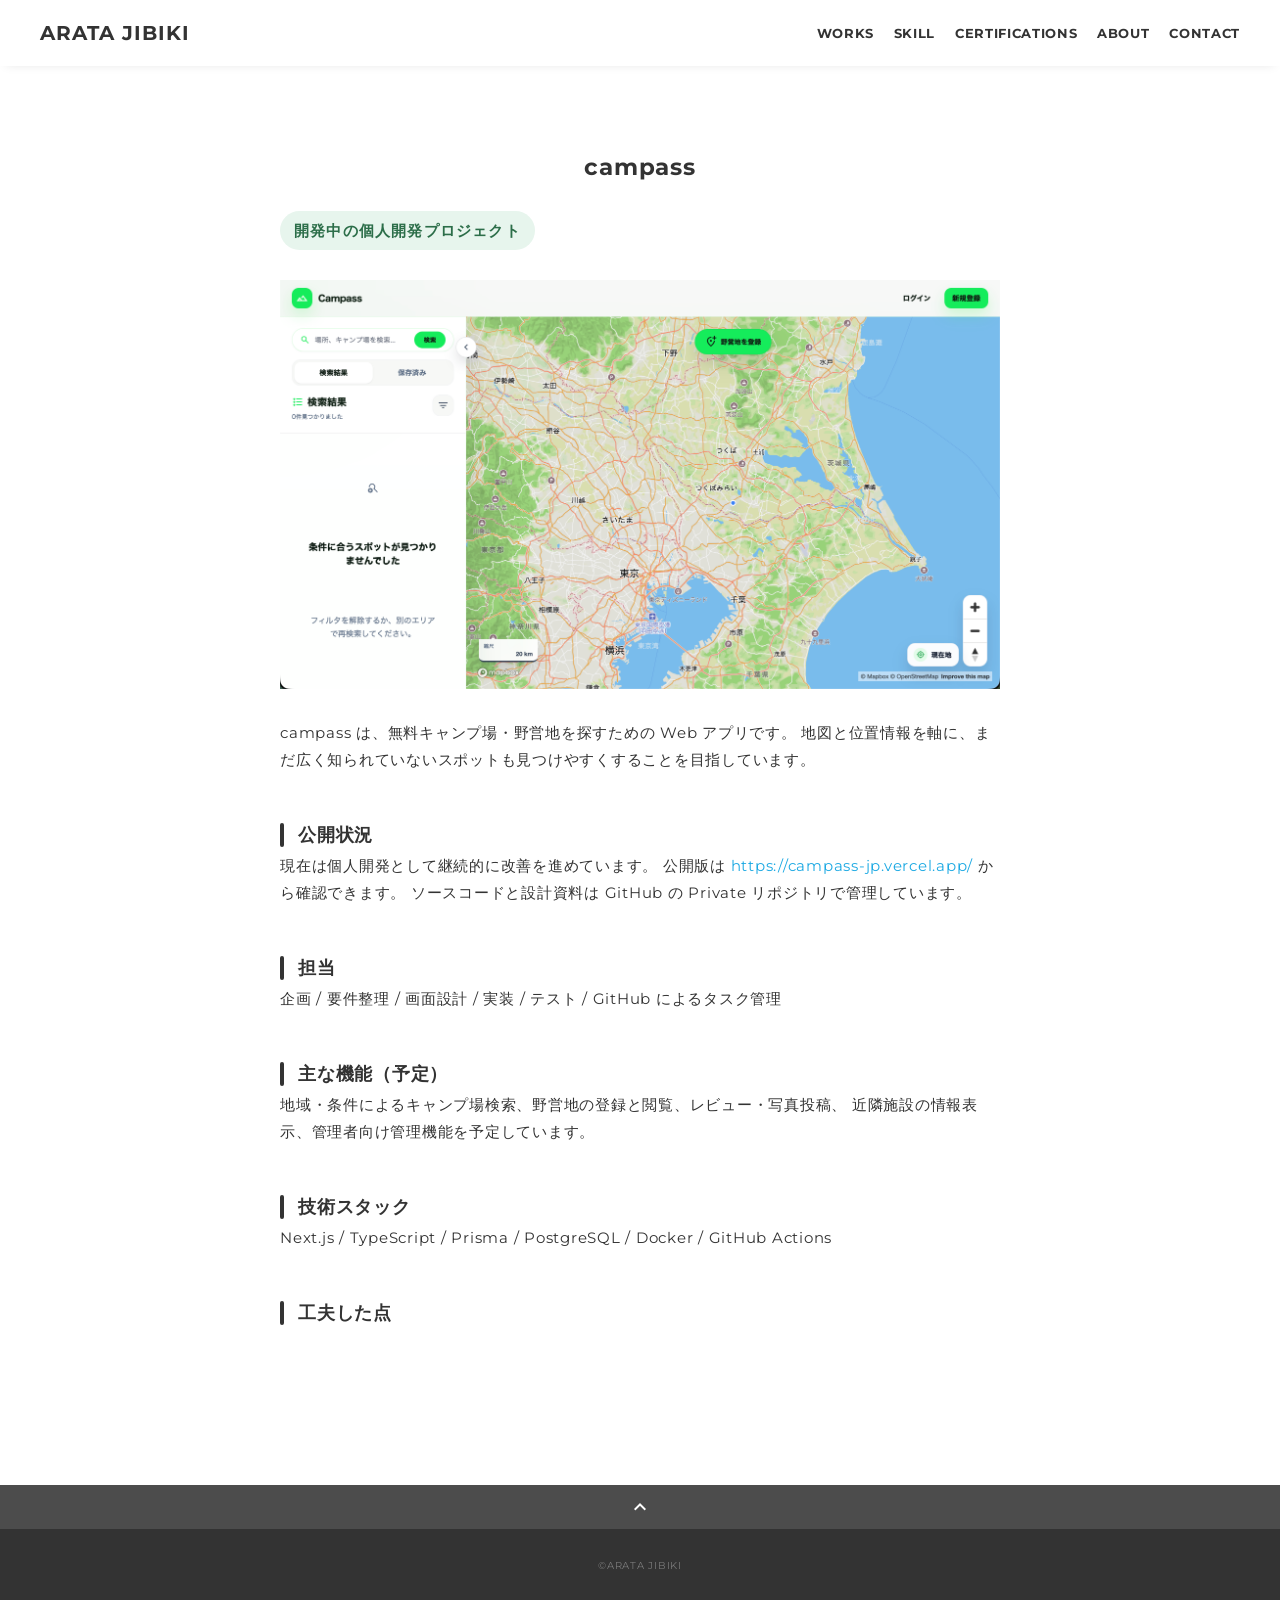
==== campass.html @ 42841735 "Campassの紹介ページを追加" ====
<!DOCTYPE html>
<html>
<head>
  <meta charset="utf-8">
  <meta name="viewport" content="width=device-width,initial-scale=1">
  <meta property="og:type" content="website">
  <meta property="og:title" content="campass | ARATA JIBIKI ポートフォリオ">
  <meta property="og:description" content="campass の紹介ページです。無料キャンプ場・野営地を探す Web アプリとして個人開発しています。">
  <meta property="og:image" content="img/ogp.png">
  <meta name="description" content="campass の紹介ページです。無料キャンプ場・野営地を探す Web アプリとして個人開発しています。">
  <title>campass | ARATA JIBIKI ポートフォリオ</title>

  <link rel="preconnect" href="https://fonts.gstatic.com">
  <link href="https://fonts.googleapis.com/css2?family=Montserrat:wght@400;700&display=swap" rel="stylesheet">
  <link href="https://fonts.googleapis.com/css?family=Material+Icons+Outlined" rel="stylesheet">
  <link href="css/ress.css" media="all" rel="stylesheet" type="text/css">
  <link href="css/style.css" media="all" rel="stylesheet" type="text/css">
  <link rel="shortcut icon" href="img/favicon.ico">
</head>

<body>
  <div class="wrapper">

    <!-- header -->
    <header class="header">
      <div class="container">
        <h1 class="header-logo">
          <a href=".">ARATA JIBIKI</a>
        </h1>
        <nav class="gnav">
          <ul class="gnav-list">
            <li class="gnav-item"><a href="./index.html#works">WORKS</a></li>
            <li class="gnav-item"><a href="./index.html#skill">SKILL</a></li>
            <li class="gnav-item"><a href="./index.html#certifications">CERTIFICATIONS</a></li>
            <li class="gnav-item"><a href="./index.html#about">ABOUT</a></li>
            <li class="gnav-item"><a href="./index.html#contact">CONTACT</a></li>
          </ul>
        </nav>
      </div>
    </header>
    <!-- /header -->

    <main class="content">

      <article class="article">
        <div class="article-container">
          <h2 class="article-title">campass</h2>
          <div class="article-body">
            <p class="article-status">開発中の個人開発プロジェクト</p>
            <p>
              <img src="img/works-campass.png" alt="campass の概要イメージ">
            </p>
            <p>
              campass は、無料キャンプ場・野営地を探すための Web アプリです。
              地図と位置情報を軸に、まだ広く知られていないスポットも見つけやすくすることを目指しています。
            </p>
            <h3>公開状況</h3>
            <p>
              現在は個人開発として継続的に改善を進めています。
              公開版は
              <a href="https://campass-jp.vercel.app/" target="_blank" rel="noopener">https://campass-jp.vercel.app/</a>
              から確認できます。
              ソースコードと設計資料は GitHub の Private リポジトリで管理しています。
            </p>
            <h3>担当</h3>
            <p>企画 / 要件整理 / 画面設計 / 実装 / テスト / GitHub によるタスク管理</p>
            <h3>主な機能（予定）</h3>
            <p>
              地域・条件によるキャンプ場検索、野営地の登録と閲覧、レビュー・写真投稿、
              近隣施設の情報表示、管理者向け管理機能を予定しています。
            </p>
            <h3>技術スタック</h3>
            <p>Next.js / TypeScript / Prisma / PostgreSQL / Docker / GitHub Actions</p>
            <h3>工夫した点</h3>
            <p>
              
            </p>
          </div>
        </div>
      </article>

      <div class="page-top" id="js-page-top">
        <span class="material-icons-outlined">expand_less</span>
      </div>
    </main>

    <!-- footer -->
    <footer class="footer">
      <div class="copyright">&copy;ARATA JIBIKI</div>
    </footer>
    <!-- /footer -->

  </div>

  <script src="https://ajax.googleapis.com/ajax/libs/jquery/3.6.0/jquery.min.js"></script>
  <script type="text/javascript" src="js/script.js"></script>
</body>
</html>
---- css/ress.css ----
/*!
 * ress.css • v3.0.1
 * MIT License
 * github.com/filipelinhares/ress
 */

/* # =================================================================
   # Global selectors
   # ================================================================= */

html {
  box-sizing: border-box;
  word-break: normal;
  -moz-tab-size: 4;
  tab-size: 4;

  -webkit-text-size-adjust: 100%; /* Prevent adjustments of font size after orientation changes in iOS */
}

*,
::before,
::after {
  box-sizing: inherit;
  background-repeat: no-repeat; /* Set `background-repeat: no-repeat` to all elements and pseudo elements */
}

::before,
::after {
  vertical-align: inherit;
  text-decoration: inherit; /* Inherit text-decoration and vertical align to ::before and ::after pseudo elements */
}

* {
  margin: 0;
  padding: 0; /* Reset `padding` and `margin` of all elements */
}

/* # =================================================================
   # General elements
   # ================================================================= */

hr {
  overflow: visible; /* Show the overflow in Edge and IE */
  height: 0; /* Add the correct box sizing in Firefox */
}

details,
main {
  display: block; /* Render the `main` element consistently in IE. */
}

summary {
  display: list-item; /* Add the correct display in all browsers */
}

small {
  font-size: 80%; /* Set font-size to 80% in `small` elements */
}

[hidden] {
  display: none; /* Add the correct display in IE */
}

abbr[title] {
  /* Add the correct text decoration in Chrome, Edge, IE, Opera, and Safari */
  text-decoration: underline;
  text-decoration: underline dotted;
  border-bottom: none; /* Remove the bottom border in Chrome 57 */
}

a {
  background-color: transparent; /* Remove the gray background on active links in IE 10 */
}

a:active,
a:hover {
  outline-width: 0; /* Remove the outline when hovering in all browsers */
}

code,
kbd,
pre,
samp {
  font-family: monospace, monospace; /* Specify the font family of code elements */
}

pre {
  font-size: 1em; /* Correct the odd `em` font sizing in all browsers */
}

b,
strong {
  font-weight: bolder; /* Add the correct font weight in Chrome, Edge, and Safari */
}

/* https://gist.github.com/unruthless/413930 */
sub,
sup {
  position: relative;
  font-size: 75%;
  line-height: 0;
  vertical-align: baseline;
}

sub {
  bottom: -.25em;
}

sup {
  top: -.5em;
}

/* # =================================================================
   # Forms
   # ================================================================= */

input {
  border-radius: 0;
}

/* Replace pointer cursor in disabled elements */
[disabled] {
  cursor: default;
}

[type="number"]::-webkit-container-spin-button,
[type="number"]::-webkit-outer-spin-button {
  height: auto; /* Correct the cursor style of increment and decrement buttons in Chrome */
}

[type="search"] {
  outline-offset: -2px; /* Correct the outline style in Safari */

  -webkit-appearance: textfield; /* Correct the odd appearance in Chrome and Safari */
}

[type="search"]::-webkit-search-decoration {
  -webkit-appearance: none; /* Remove the container padding in Chrome and Safari on macOS */
}

textarea {
  overflow: auto; /* Internet Explorer 11+ */
  resize: vertical; /* Specify textarea resizability */
}

button,
input,
optgroup,
select,
textarea {
  font: inherit; /* Specify font inheritance of form elements */
}

optgroup {
  font-weight: bold; /* Restore the font weight unset by the previous rule */
}

button {
  overflow: visible; /* Address `overflow` set to `hidden` in IE 8/9/10/11 */
}

button,
select {
  text-transform: none; /* Firefox 40+, Internet Explorer 11- */
}

/* Apply cursor pointer to button elements */
button,
[type="button"],
[type="reset"],
[type="submit"],
[role="button"] {
  cursor: pointer;
  color: inherit;
}

/* Remove container padding and border in Firefox 4+ */
button::-moz-focus-container,
[type="button"]::-moz-focus-container,
[type="reset"]::-moz-focus-container,
[type="submit"]::-moz-focus-container {
  padding: 0;
  border-style: none;
}

/* Replace focus style removed in the border reset above */
button:-moz-focusring,
[type="button"]::-moz-focus-container,
[type="reset"]::-moz-focus-container,
[type="submit"]::-moz-focus-container {
  outline: 1px dotted ButtonText;
}

button,
html [type="button"],
/* Prevent a WebKit bug where (2) destroys native `audio` and `video`controls in Android 4 */
[type="reset"],
[type="submit"] {
  -webkit-appearance: button; /* Correct the inability to style clickable types in iOS */
}

/* Remove the default button styling in all browsers */
button,
input,
select,
textarea {
  border-style: none;
  background-color: transparent;
}

/* Style select like a standard input */
select {
  -webkit-appearance: none; /* Chrome 41+ */
  -moz-appearance: none; /* Firefox 36+ */
}

select::-ms-expand {
  display: none; /* Internet Explorer 11+ */
}

select::-ms-value {
  color: currentColor; /* Internet Explorer 11+ */
}

legend {
  display: table; /* Correct the text wrapping in Edge and IE */
  max-width: 100%; /* Correct the text wrapping in Edge and IE */
  max-width: 100%; /* Correct the text wrapping in Edge 18- and IE */
  white-space: normal; /* Correct the text wrapping in Edge and IE */
  color: inherit; /* Correct the color inheritance from `fieldset` elements in IE */
  border: 0; /* Correct `color` not being inherited in IE 8/9/10/11 */
}

::-webkit-file-upload-button {
  font: inherit; /* Change font properties to `inherit` in Chrome and Safari */
  color: inherit;
  /* Correct the inability to style clickable types in iOS and Safari */

  -webkit-appearance: button;
}

/* # =================================================================
   # Specify media element style
   # ================================================================= */

img {
  border-style: none; /* Remove border when inside `a` element in IE 8/9/10 */
}

/* Add the correct vertical alignment in Chrome, Firefox, and Opera */
progress {
  vertical-align: baseline;
}

/* # =================================================================
   # Accessibility
   # ================================================================= */

/* Hide content from screens but not screenreaders */
@media screen {
  [hidden~="screen"] {
    display: inherit;
  }
  [hidden~="screen"]:not(:active):not(:focus):not(:target) {
    position: absolute !important;
    clip: rect(0 0 0 0) !important;
  }
}

/* Specify the progress cursor of updating elements */
[aria-busy="true"] {
  cursor: progress;
}

/* Specify the pointer cursor of trigger elements */
[aria-controls] {
  cursor: pointer;
}

/* Specify the unstyled cursor of disabled, not-editable, or otherwise inoperable elements */
[aria-disabled] {
  cursor: default;
}
---- css/style.css ----
body {
  font-family: "Montserrat","Helvetica Neue",Arial,"Hiragino Kaku Gothic ProN","Hiragino Sans",Meiryo,sans-serif;
  font-size: 15px;
  letter-spacing: .05em;
  color: #333;
}

a {
  transition: opacity .3s;
  text-decoration: none;
  color: #1ca9e3;
}

img {
  max-width: 100%;
  height: auto;
  vertical-align: bottom;
  border-style: none;
}



.pc-only {
  display: block;
}

.sp-only {
  display: none;
}

/*--------------------------------
 レイアウト
---------------------------------*/
.wrapper {
  padding-top: 73px;
}

.section {
  padding: 90px 0;
}

.section:nth-of-type(odd) {
  background-color: #f7f7f7;
}

.container {
  max-width: 1340px;
  margin: 0 auto;
  padding: 0 40px;
}

/*--------------------------------
 見出し
---------------------------------*/
.title {
  font-size: 34px;
  font-weight: bold;
  line-height: 1;
  margin-bottom: 40px;
  text-align: center;
  letter-spacing: .05em;
  color: #333;
}

.lead {
  font-size: 16px;
  line-height: 1.8;
  margin-bottom: 30px;
}

/*--------------------------------
ヘッダー
---------------------------------*/
.header {
  position: fixed;
  top: 0;
  z-index: 1;
  width: 100%;
  background-color: #fff;
  box-shadow: 0 5px 10px -6px rgba(0,0,0,.1);
}

.header .container {
  display: flex;
  align-items: center;
  justify-content: space-between;
  padding: 20px 40px;
}

.header-logo {
  font-size: 20px;
  font-weight: bold;
  line-height: 1.2;
  margin-right: 20px;
  letter-spacing: .05em;
}

.header-logo a {
  color: #333;
}

.gnav-list {
  display: flex;
  justify-content: space-between;
  list-style: none;
}

.gnav-item:not(:last-child) {
  margin-right: 20px;
}

.gnav-item a {
  position: relative;
  font-size: 13px;
  font-weight: bold;
  display: inline-block;
  padding: 5px 0;
  transition: .3s;
  letter-spacing: .05em;
  color: #333;
}
.gnav-item a:after {
  position: absolute;
  bottom: 0;
  left: 50%;
  width: 0;
  height: 3px;
  content: "";
  transition: .3s;
  -webkit-transform: translateX(-50%);
  transform: translateX(-50%);
  background-color: #333;
}

.gnav-item a:hover:after {
  width: 100%;
}

/*--------------------------------
 メインビジュアル
---------------------------------*/
.mv {
  display: flex;
  align-items: center;
  justify-content: center;
  height: 85vh;
  text-align: center;
}

.mv-container {
  padding: 0 40px;
}

.mv-title {
  font-size: 60px;
  font-weight: bold;
  line-height: 1.2;
  margin-bottom: 5px;
  letter-spacing: .1em;
}
.mv-subtitle {
  font-size: 20px;
  font-weight: bold;
  line-height: 1;
  margin-bottom: 40px;
  letter-spacing: .08em;
}

.mv-text {
  font-size: 16px;
  line-height: 1.8;
}

/*--------------------------------
 Works
---------------------------------*/
.works-list {
  display: flex;
  flex-wrap: wrap;
  margin-bottom: -40px;
}

.works-item {
  width: 31.74603%;
  margin-right: 1.58730%;
  margin-bottom: 40px;
  color: #333;
}

.works-item:hover {
  opacity: .9;
}

.works-item:nth-of-type(3n) {
  margin-right: 0;
}

.works-img img {
  border: 1px solid #e6e6e6;
}

.works-name {
  font-size: 12px;
  font-weight: bold;
  margin-top: 8px;
}

.works-tag {
  display: inline-block;
  margin-top: 8px;
  padding: 2px 10px;
  font-size: 10px;
  font-weight: bold;
  letter-spacing: .08em;
  color: #2c6e49;
  background-color: #e7f5ed;
  border-radius: 999px;
}

.works-info {
  font-size: 10px;
  margin-top: 8px;
}

/*--------------------------------
 Skill
---------------------------------*/
.skill-list {
  display: flex;
  flex-wrap: wrap;
  justify-content: space-between;
  margin-bottom: -50px;
}

.skill-item {
  display: flex;
  align-items: flex-start;
  justify-content: space-between;
  width: 48%;
  margin-bottom: 50px;
}

.skill-img {
  width: 60px;
  height: auto;
  margin-right: 20px;
}

.skill-body {
  flex: 1;
}

.skill-name {
  margin-bottom: 10px;
}

.skill-text {
  font-size: 14px;
  line-height: 1.8;
}

/*--------------------------------
 About
---------------------------------*/
.profile {
  display: flex;
  flex-wrap: wrap;
  max-width: 800px;
  margin: 0 auto;
}
.profile-img {
  width: 20%;
  margin-right: 30px;
  border-radius: 50%;
}
.profile-img img {
  border-radius: 50%;
}
.profile-body {
  flex: 1;
}

.profile-body p {
  font-size: 15px;
  line-height: 1.8;
}

.profile-body p:not(:last-child) {
  margin-bottom: 30px;
}

/*--------------------------------
 Contact
---------------------------------*/
.contact {
  text-align: center;
}

.contact-item:not(:last-child) {
  margin-right: 10px;
}

.contact-text {
  margin-top: 10px;
}
/*--------------------------------
 ページトップ
---------------------------------*/
.page-top {
  font-weight: bold;
  padding: 10px;
  cursor: pointer;
  text-align: center;
  background-color: #4c4c4c;
}

.page-top .material-icons-outlined {
  vertical-align: bottom;
  color: #fff;
}

/*--------------------------------
 フッター
---------------------------------*/
.footer {
  padding: 30px;
  background-color: #333;
}

.copyright {
  font-size: 10px;
  text-align: center;
  color: #797979;
}

/*--------------------------------
 下層：Worksページ
---------------------------------*/
.article {
  padding: 80px 0;
}

.article-container {
  max-width: 1040px;
  margin: 0 auto;
  padding: 0 20px;
}

.article-title {
  margin-bottom: 30px;
  text-align: center;
}

.article-body {
  max-width: 720px;
  margin: 0 auto;
  margin-bottom: 80px;
}

.article-body h3 {
  position: relative;
  font-size: 18px;
  margin-bottom: 5px;
  padding-left: 1em;
}

.article-body h3:not(:first-child) {
  margin-top: 50px;
}

.article-body h3::before {
  position: absolute;
  top: 0;
  left: 0;
  width: 4px;
  height: 100%;
  content: "";
  border-radius: 3px;
  background-color: #333;
}

.article-body p {
  font-size: 15px;
  line-height: 1.8;
  margin-bottom: 30px;
}

.article-status {
  display: inline-block;
  padding: 6px 14px;
  font-size: 12px;
  font-weight: bold;
  letter-spacing: .08em;
  color: #2c6e49;
  background-color: #e7f5ed;
  border-radius: 999px;
}

.home-link {
  text-align: center;
}

/*media Queries 767
----------------------------------------------------*/
@media screen and (max-width: 767px) {
  body {
    font-size: 14px;
  }

  .pc-only {
    display: none;
  }

  .sp-only {
    display: block;
  }

  /* 見出し */
  .title {
    font-size: 26px;
    margin-bottom: 20px;
  }

  .lead {
    font-size: 14px;
    line-height: 1.7;
    margin-bottom: 20px;
  }

  /* レイアウト */
  .wrapper {
    padding-top: 57px;
  }

  .section {
    padding: 60px 0;
  }

  .container {
    padding: 0 20px;
  }

  /* ヘッダー */
  .header .container {
    padding: 15px;
  }

  .header-logo {
    font-size: 15px;
    margin-right: 15px;
  }

  .gnav-item:not(:last-child) {
    margin-right: 10px;
  }

  .gnav-item a {
    font-size: 10px;
  }

  .gnav-item a:after {
    display: none;
  }

  /*  メインビジュアル */
  .mv {
    height: 75vh;
  }

  .mv-container {
    padding: 0 20px;
  }

  .mv-title {
    font-size: 30px;
  }
  .mv-subtitle {
    font-size: 16px;
    margin-bottom: 20px;
  }

  .mv-text {
    font-size: 14px;
    line-height: 1.7;
  }

  /* Works */
  .works-name {
    font-size: 12px;
  }

  .works-info {
    margin-top: 3px;
  }

  .works-list {
    justify-content: space-between;
  }

  .works-item {
    flex: 0 0 48%;
    margin-right: 0;
    margin-bottom: 30px;
  }

  /* Skill */
  .skill-list {
    display: block;
    margin-bottom: 0;
  }

  .skill-item {
    width: 100%;
    margin-bottom: 35px;
  }

  .skill-item:last-child {
    margin-bottom: 0;
  }

  .skill-name {
    margin-bottom: 5px;
  }

  .skill-text {
    font-size: 13px;
    line-height: 1.7;
  }

  /* About */
  .profile {
    display: block;
  }
  .profile-img {
    width: 150px;
    margin: 0 auto;
    margin-bottom: 25px;
  }

  .profile-body p {
    font-size: 14px;
    line-height: 1.7;
  }

  .profile-body p:not(:last-child) {
    margin-bottom: 20px;
  }

  /* フッター */
  .footer {
    padding: 20px;
  }

  /* 下層ページ */
  .article {
    padding: 50px 0;
  }

  .article-body h3 {
    font-size: 16px;
    padding-left: .8em;
  }

  .article-body h3:not(:first-child) {
    margin-top: 30px;
  }

  .article-body p {
    font-size: 14px;
    line-height: 1.7;
    margin-bottom: 20px;
  }
}
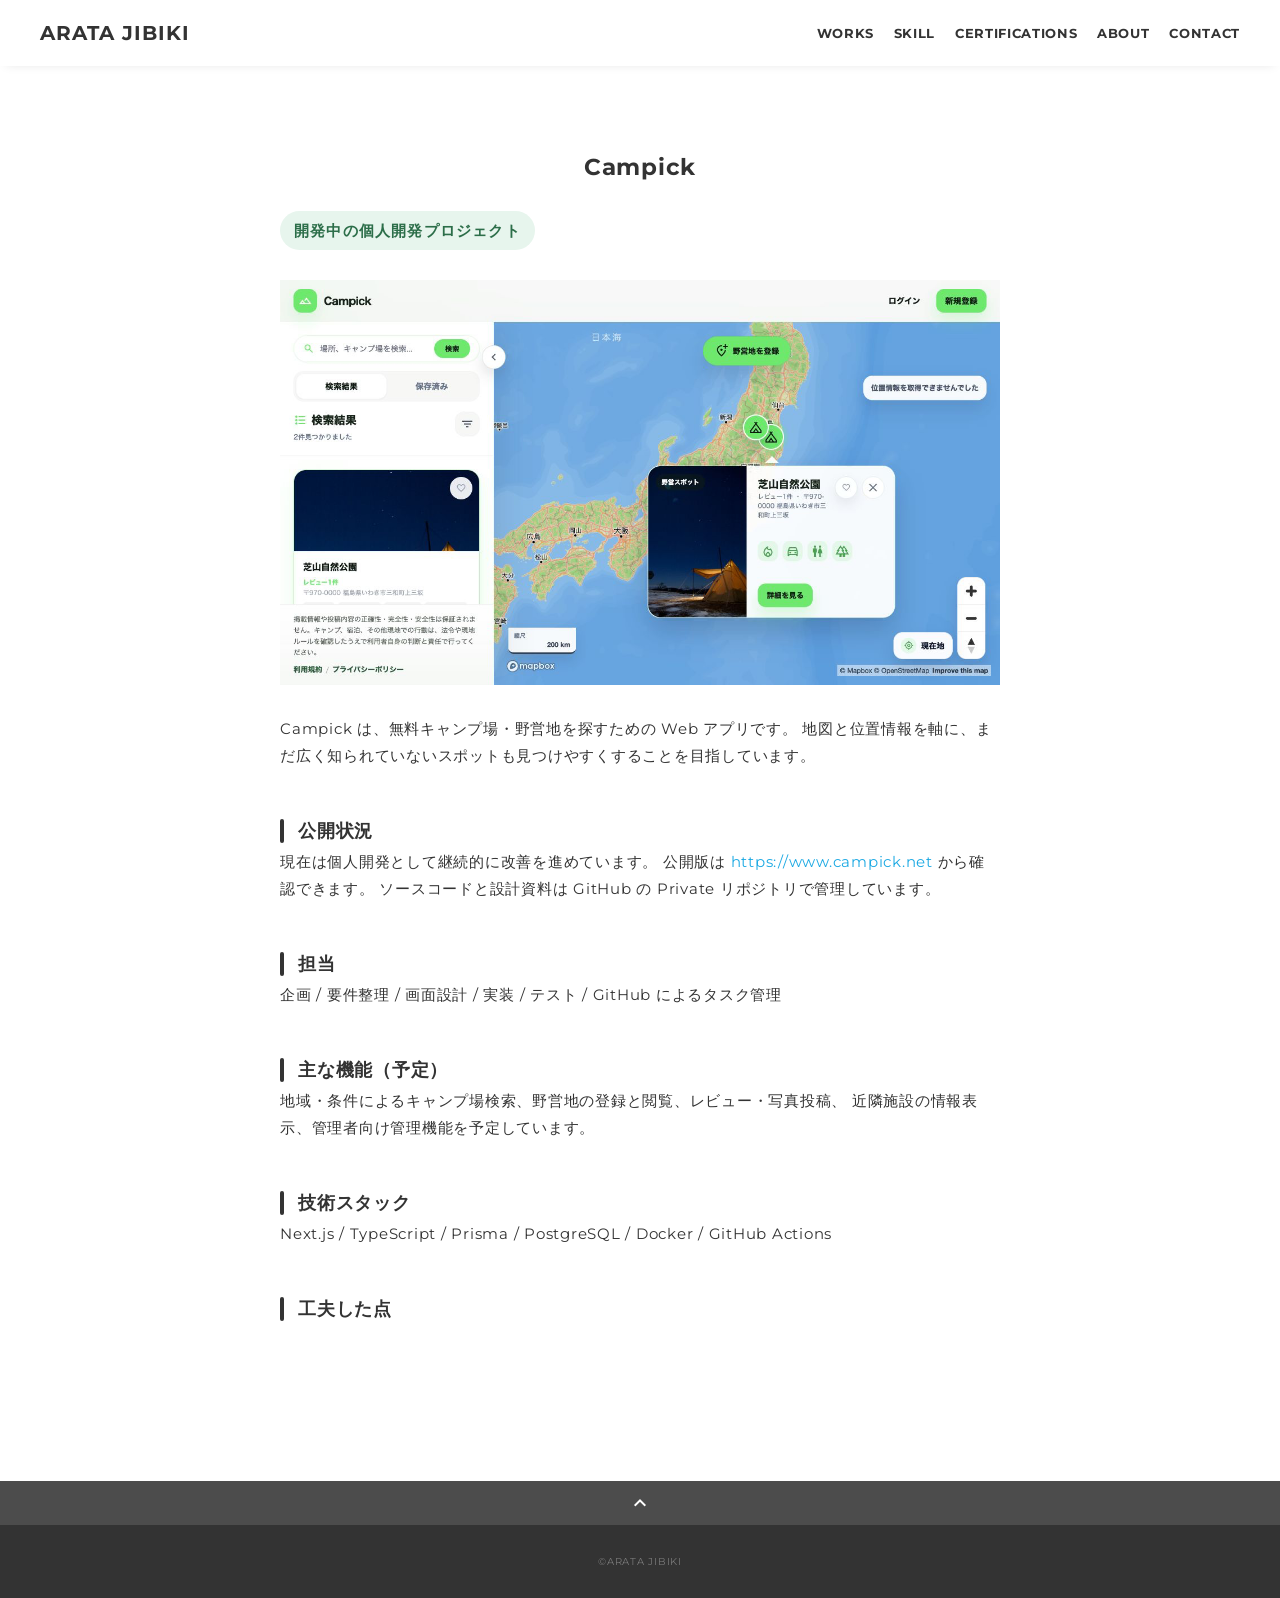
==== commit ce70c613: "Update Campick branding in portfolio" ====
--- a/campass.html
+++ b/campass.html
@@ -4,11 +4,11 @@
   <meta charset="utf-8">
   <meta name="viewport" content="width=device-width,initial-scale=1">
   <meta property="og:type" content="website">
-  <meta property="og:title" content="campass | ARATA JIBIKI ポートフォリオ">
-  <meta property="og:description" content="campass の紹介ページです。無料キャンプ場・野営地を探す Web アプリとして個人開発しています。">
+  <meta property="og:title" content="Campick | ARATA JIBIKI ポートフォリオ">
+  <meta property="og:description" content="Campick の紹介ページです。無料キャンプ場・野営地を探す Web アプリとして個人開発しています。">
   <meta property="og:image" content="img/ogp.png">
-  <meta name="description" content="campass の紹介ページです。無料キャンプ場・野営地を探す Web アプリとして個人開発しています。">
-  <title>campass | ARATA JIBIKI ポートフォリオ</title>
+  <meta name="description" content="Campick の紹介ページです。無料キャンプ場・野営地を探す Web アプリとして個人開発しています。">
+  <title>Campick | ARATA JIBIKI ポートフォリオ</title>
 
   <link rel="preconnect" href="https://fonts.gstatic.com">
   <link href="https://fonts.googleapis.com/css2?family=Montserrat:wght@400;700&display=swap" rel="stylesheet">
@@ -44,21 +44,21 @@
 
       <article class="article">
         <div class="article-container">
-          <h2 class="article-title">campass</h2>
+          <h2 class="article-title">Campick</h2>
           <div class="article-body">
             <p class="article-status">開発中の個人開発プロジェクト</p>
             <p>
-              <img src="img/works-campass.png" alt="campass の概要イメージ">
+              <img src="img/works-campass.png" alt="Campick の概要イメージ">
             </p>
             <p>
-              campass は、無料キャンプ場・野営地を探すための Web アプリです。
+              Campick は、無料キャンプ場・野営地を探すための Web アプリです。
               地図と位置情報を軸に、まだ広く知られていないスポットも見つけやすくすることを目指しています。
             </p>
             <h3>公開状況</h3>
             <p>
               現在は個人開発として継続的に改善を進めています。
               公開版は
-              <a href="https://campass-jp.vercel.app/" target="_blank" rel="noopener">https://campass-jp.vercel.app/</a>
+              <a href="https://www.campick.net" target="_blank" rel="noopener">https://www.campick.net</a>
               から確認できます。
               ソースコードと設計資料は GitHub の Private リポジトリで管理しています。
             </p>
